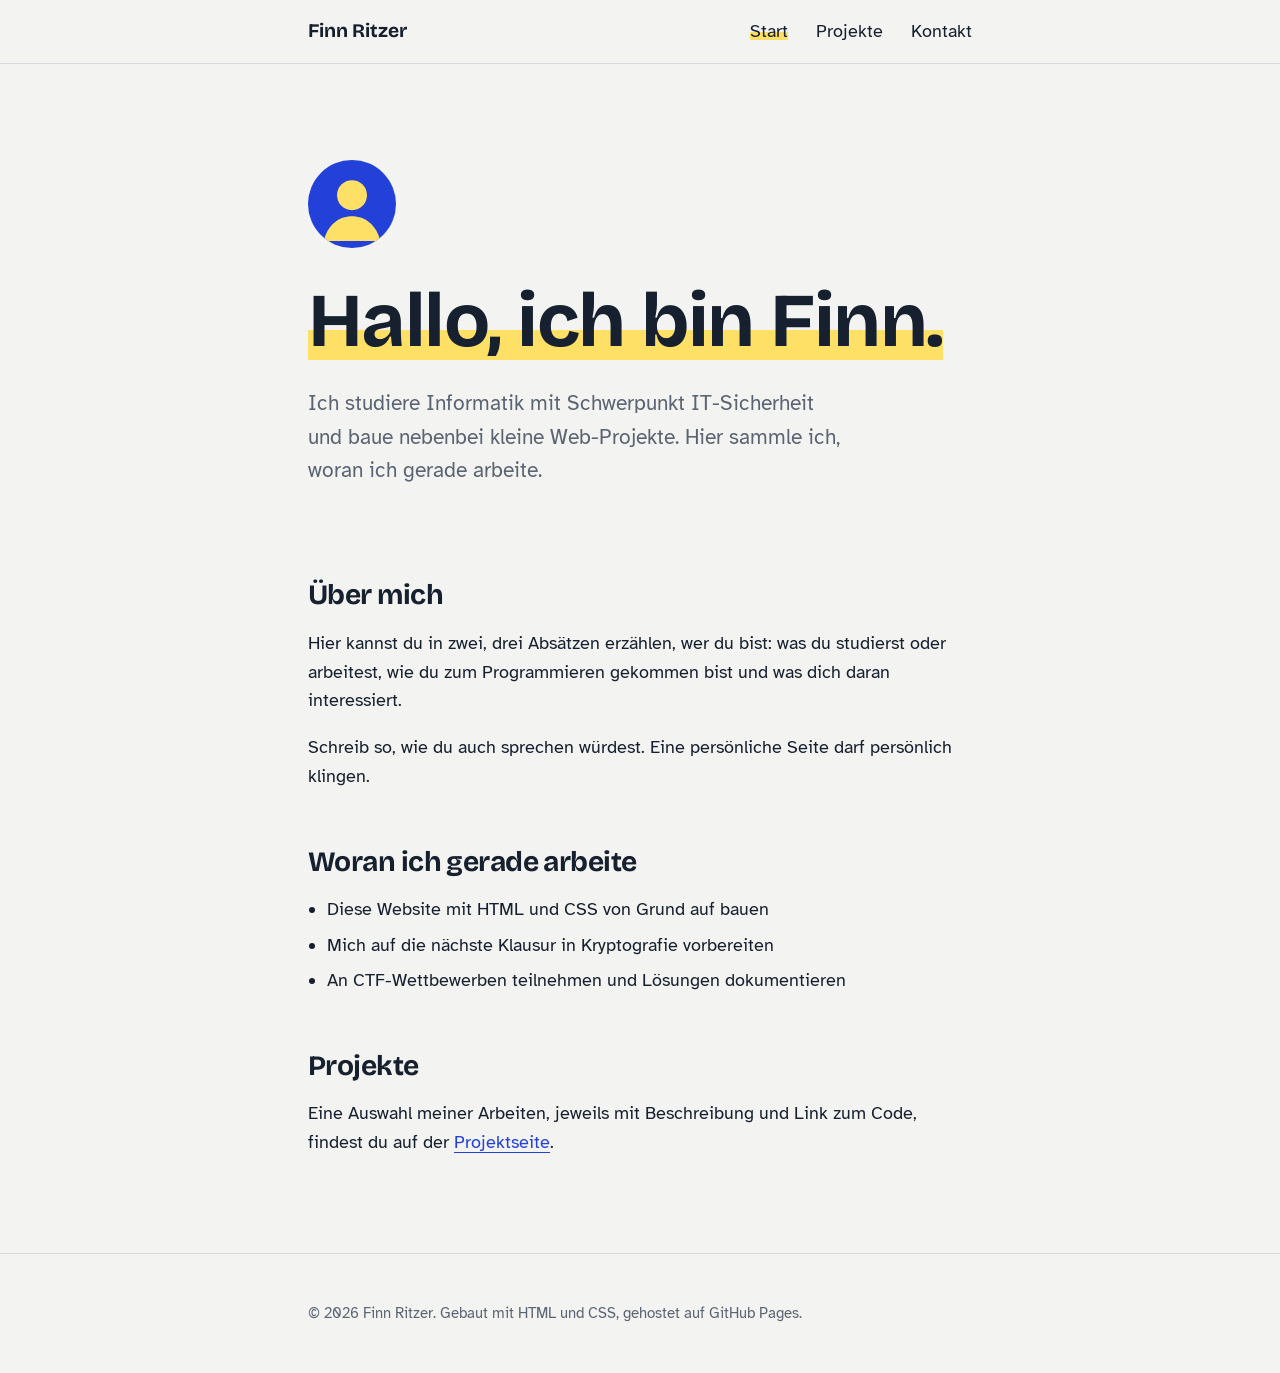
==== index.html @ 8e8cb97d "initial commit" ====
<!DOCTYPE html>
<html lang="de">
<head>
  <meta charset="UTF-8">
  <meta name="viewport" content="width=device-width, initial-scale=1">
  <!-- Titel im Browser-Tab und in Suchergebnissen -->
  <title>Finn Ritzer</title>
  <meta name="description" content="Persönliche Website von Finn Ritzer: Projekte, Über mich und Kontakt.">
  <link rel="stylesheet" href="style.css">
  <script src="script.js" defer></script>
</head>
<body>

  <a class="sprunglink" href="#inhalt">Zum Inhalt springen</a>

  <!-- ============ KOPFBEREICH (auf jeder Seite gleich) ============ -->
  <header class="kopf">
    <div class="container kopf-innen">
      <a class="logo" href="index.html">Finn Ritzer</a>
      <button class="menue-knopf" aria-expanded="false" aria-controls="navigation">Menü</button>
      <nav id="navigation" class="navigation" aria-label="Hauptnavigation">
        <ul>
          <!-- aria-current="page" markiert die Seite, auf der man gerade ist -->
          <li><a href="index.html" aria-current="page">Start</a></li>
          <li><a href="projekte.html">Projekte</a></li>
          <li><a href="kontakt.html">Kontakt</a></li>
        </ul>
      </nav>
    </div>
  </header>

  <!-- ============ HAUPTINHALT ============ -->
  <main id="inhalt" class="container">

    <section class="intro">
      <!-- Eigenes Foto: Datei in images/ legen und den Dateinamen hier ändern -->
      <img class="profilbild" src="images/profil.svg" alt="Profilbild von Finn Ritzer">
      <h1><span class="marker">Hallo, ich bin Finn.</span></h1>
      <p class="einleitung">
        Ich studiere Informatik mit Schwerpunkt IT-Sicherheit und baue nebenbei
        kleine Web-Projekte. Hier sammle ich, woran ich gerade arbeite.
      </p>
    </section>

    <section>
      <h2>Über mich</h2>
      <p>
        Hier kannst du in zwei, drei Absätzen erzählen, wer du bist: was du
        studierst oder arbeitest, wie du zum Programmieren gekommen bist und was
        dich daran interessiert.
      </p>
      <p>
        Schreib so, wie du auch sprechen würdest. Eine persönliche Seite darf
        persönlich klingen.
      </p>
    </section>

    <section>
      <h2>Woran ich gerade arbeite</h2>
      <ul class="liste">
        <li>Diese Website mit HTML und CSS von Grund auf bauen</li>
        <li>Mich auf die nächste Klausur in Kryptografie vorbereiten</li>
        <li>An CTF-Wettbewerben teilnehmen und Lösungen dokumentieren</li>
      </ul>
    </section>

    <section>
      <h2>Projekte</h2>
      <p>
        Eine Auswahl meiner Arbeiten, jeweils mit Beschreibung und Link zum Code,
        findest du auf der <a href="projekte.html">Projektseite</a>.
      </p>
    </section>

  </main>

  <!-- ============ FUSSBEREICH (auf jeder Seite gleich) ============ -->
  <footer class="fuss">
    <div class="container">
      <p>© <span id="jahr">2026</span> Finn Ritzer. Gebaut mit HTML und CSS, gehostet auf GitHub Pages.</p>
    </div>
  </footer>

</body>
</html>
---- style.css ----
/* ==========================================================
   style.css – bestimmt das Aussehen ALLER Seiten
   Farben, Schriften und Breite änderst du zentral in :root.
   ========================================================== */


/* ---------- 1. Schriften (lokal gespeichert im Ordner fonts/) ----------
   Lokal statt über Google Fonts: So werden keine Besucherdaten an
   Google übertragen (wichtig für den Datenschutz in Deutschland). */

@font-face {
  font-family: "Bricolage Grotesque";
  src: url("fonts/bricolage-grotesque.woff2") format("woff2");
  font-weight: 200 800;          /* variable Schrift: alle Stärken in einer Datei */
  font-display: swap;
}

@font-face {
  font-family: "Atkinson Hyperlegible";
  src: url("fonts/atkinson-400.woff2") format("woff2");
  font-weight: 400;
  font-display: swap;
}

@font-face {
  font-family: "Atkinson Hyperlegible";
  src: url("fonts/atkinson-700.woff2") format("woff2");
  font-weight: 700;
  font-display: swap;
}


/* ---------- 2. Variablen: hier passt du das Design an ---------- */

:root {
  --papier: #F3F4F1;   /* Hintergrund */
  --tinte:  #16202E;   /* Haupttext */
  --grau:   #5B6472;   /* Nebentext */
  --linie:  #D5D9DE;   /* Trennlinien, Rahmen */
  --marker: #FFE066;   /* Textmarker-Gelb */
  --blau:   #2340D9;   /* Links und Fokus */

  --schrift-titel: "Bricolage Grotesque", "Arial Narrow", sans-serif;
  --schrift-text:  "Atkinson Hyperlegible", system-ui, sans-serif;

  --breite: 44rem;     /* maximale Breite des Inhalts */
}

/* Dunkler Modus: greift automatisch, wenn das Gerät dunkel eingestellt ist */
@media (prefers-color-scheme: dark) {
  :root {
    --papier: #141A23;
    --tinte:  #E8EAED;
    --grau:   #9AA3B0;
    --linie:  #2A3340;
    --marker: #6B5A12;
    --blau:   #9DAEFF;
  }
}


/* ---------- 3. Grundlagen ---------- */

*, *::before, *::after {
  box-sizing: border-box;
}

body {
  margin: 0;
  background: var(--papier);
  color: var(--tinte);
  font-family: var(--schrift-text);
  font-size: 1.125rem;
  line-height: 1.6;
}

img {
  max-width: 100%;
  height: auto;
  display: block;
}

a {
  color: var(--blau);
  text-underline-offset: 0.2em;
  text-decoration-thickness: 1px;
}

a:hover {
  text-decoration-thickness: 2px;
}

/* Sichtbarer Rahmen, wenn man mit der Tastatur navigiert */
:focus-visible {
  outline: 3px solid var(--blau);
  outline-offset: 3px;
  border-radius: 2px;
}

h1, h2, h3 {
  font-family: var(--schrift-titel);
  font-weight: 700;
  line-height: 1.1;
  letter-spacing: -0.02em;
}

h1 { font-size: clamp(2.5rem, 8vw, 4.75rem); margin: 0 0 1.5rem; }
h2 { font-size: 1.75rem; margin: 3.5rem 0 1rem; }
h3 { font-size: 1.3rem;  margin: 0 0 0.5rem; }

/* Zentriert den Inhalt und begrenzt die Zeilenlänge */
.container {
  max-width: var(--breite);
  margin: 0 auto;
  padding: 0 1.25rem;
}

/* Link "Zum Inhalt springen" – nur sichtbar bei Tastaturbedienung */
.sprunglink {
  position: absolute;
  left: 1rem;
  top: -3rem;
  background: var(--tinte);
  color: var(--papier);
  padding: 0.5rem 1rem;
  z-index: 20;
}
.sprunglink:focus { top: 1rem; }


/* ---------- 4. Kopfbereich und Navigation ---------- */

.kopf {
  position: sticky;              /* bleibt beim Scrollen oben stehen */
  top: 0;
  z-index: 10;
  background: var(--papier);
  border-bottom: 1px solid var(--linie);
}

.kopf-innen {
  display: flex;
  flex-wrap: wrap;
  align-items: center;
  justify-content: space-between;
  gap: 1rem;
  padding-top: 1rem;
  padding-bottom: 1rem;
}

.logo {
  font-family: var(--schrift-titel);
  font-size: 1.2rem;
  font-weight: 700;
  color: var(--tinte);
  text-decoration: none;
}

.navigation ul {
  display: flex;
  gap: 1.75rem;
  list-style: none;
  margin: 0;
  padding: 0;
}

.navigation a {
  color: var(--tinte);
  text-decoration: none;
}

.navigation a:hover {
  text-decoration: underline;
}

/* Die aktuelle Seite bekommt einen Textmarker-Strich */
.navigation a[aria-current="page"] {
  background: linear-gradient(var(--marker), var(--marker)) 0 85% / 100% 0.45em no-repeat;
}

.menue-knopf {
  display: none;                 /* auf großen Bildschirmen versteckt */
  font: inherit;
  color: var(--tinte);
  background: none;
  border: 1px solid var(--tinte);
  border-radius: 4px;
  padding: 0.3rem 0.9rem;
  cursor: pointer;
}

/* Handy-Ansicht: Menü wird zum Aufklappen */
@media (max-width: 40rem) {
  .menue-knopf { display: block; }
  .navigation  { display: none; width: 100%; }
  .navigation.offen { display: block; }   /* Klasse wird von script.js gesetzt */

  .navigation ul {
    flex-direction: column;
    gap: 0;
  }
  .navigation a {
    display: inline-block;
    padding: 0.6rem 0;
  }
}


/* ---------- 5. Startseite ---------- */

.intro {
  padding: clamp(3rem, 10vw, 6rem) 0 1rem;
}

.profilbild {
  width: 5.5rem;
  height: 5.5rem;
  border-radius: 50%;
  margin-bottom: 2rem;
}

/* Der Textmarker-Effekt hinter der Überschrift – das eine "Wow"-Element */
.marker {
  background: linear-gradient(var(--marker), var(--marker)) 0 90% / 100% 0.4em no-repeat;
  -webkit-box-decoration-break: clone;
  box-decoration-break: clone;
  animation: marker-ziehen 0.9s 0.3s ease-out both;
}

@keyframes marker-ziehen {
  from { background-size: 0% 0.4em; }
}

.einleitung {
  font-size: 1.3rem;
  color: var(--grau);
  max-width: 34rem;
}

.liste {
  padding-left: 1.2rem;
}
.liste li + li {
  margin-top: 0.4rem;
}


/* ---------- 6. Projekte ---------- */

.seitenkopf {
  padding: clamp(3rem, 8vw, 5rem) 0 1rem;
}

.projekt {
  padding: 2rem 0;
  border-top: 1px solid var(--linie);
}

.projekt-kopf {
  display: flex;
  justify-content: space-between;
  align-items: baseline;
  gap: 1rem;
}

.projekt h2 {
  margin: 0 0 0.5rem;
  font-size: 1.5rem;
}

.jahr {
  color: var(--grau);
  font-variant-numeric: tabular-nums;
}

.tags {
  display: flex;
  flex-wrap: wrap;
  gap: 0.5rem;
  list-style: none;
  margin: 1rem 0;
  padding: 0;
}

.tags li {
  font-size: 0.9rem;
  color: var(--grau);
  border: 1px solid var(--linie);
  border-radius: 999px;
  padding: 0.1rem 0.7rem;
}

.projekt-links {
  display: flex;
  flex-wrap: wrap;
  gap: 1.5rem;
  margin: 0;
}


/* ---------- 7. Kontakt ---------- */

.kontaktwege {
  list-style: none;
  padding: 0;
  margin: 2rem 0;
}

.kontaktwege li {
  display: grid;
  grid-template-columns: 7rem 1fr;
  gap: 1rem;
  padding: 1rem 0;
  border-top: 1px solid var(--linie);
}

.kontaktwege span {
  color: var(--grau);
}

@media (max-width: 30rem) {
  .kontaktwege li { grid-template-columns: 1fr; gap: 0.1rem; }
}


/* ---------- 8. Fußbereich ---------- */

.fuss {
  margin-top: 6rem;
  padding: 2rem 0;
  border-top: 1px solid var(--linie);
  color: var(--grau);
  font-size: 0.95rem;
}


/* ---------- 9. Weniger Bewegung, falls im System eingestellt ---------- */

@media (prefers-reduced-motion: reduce) {
  .marker { animation: none; }
}
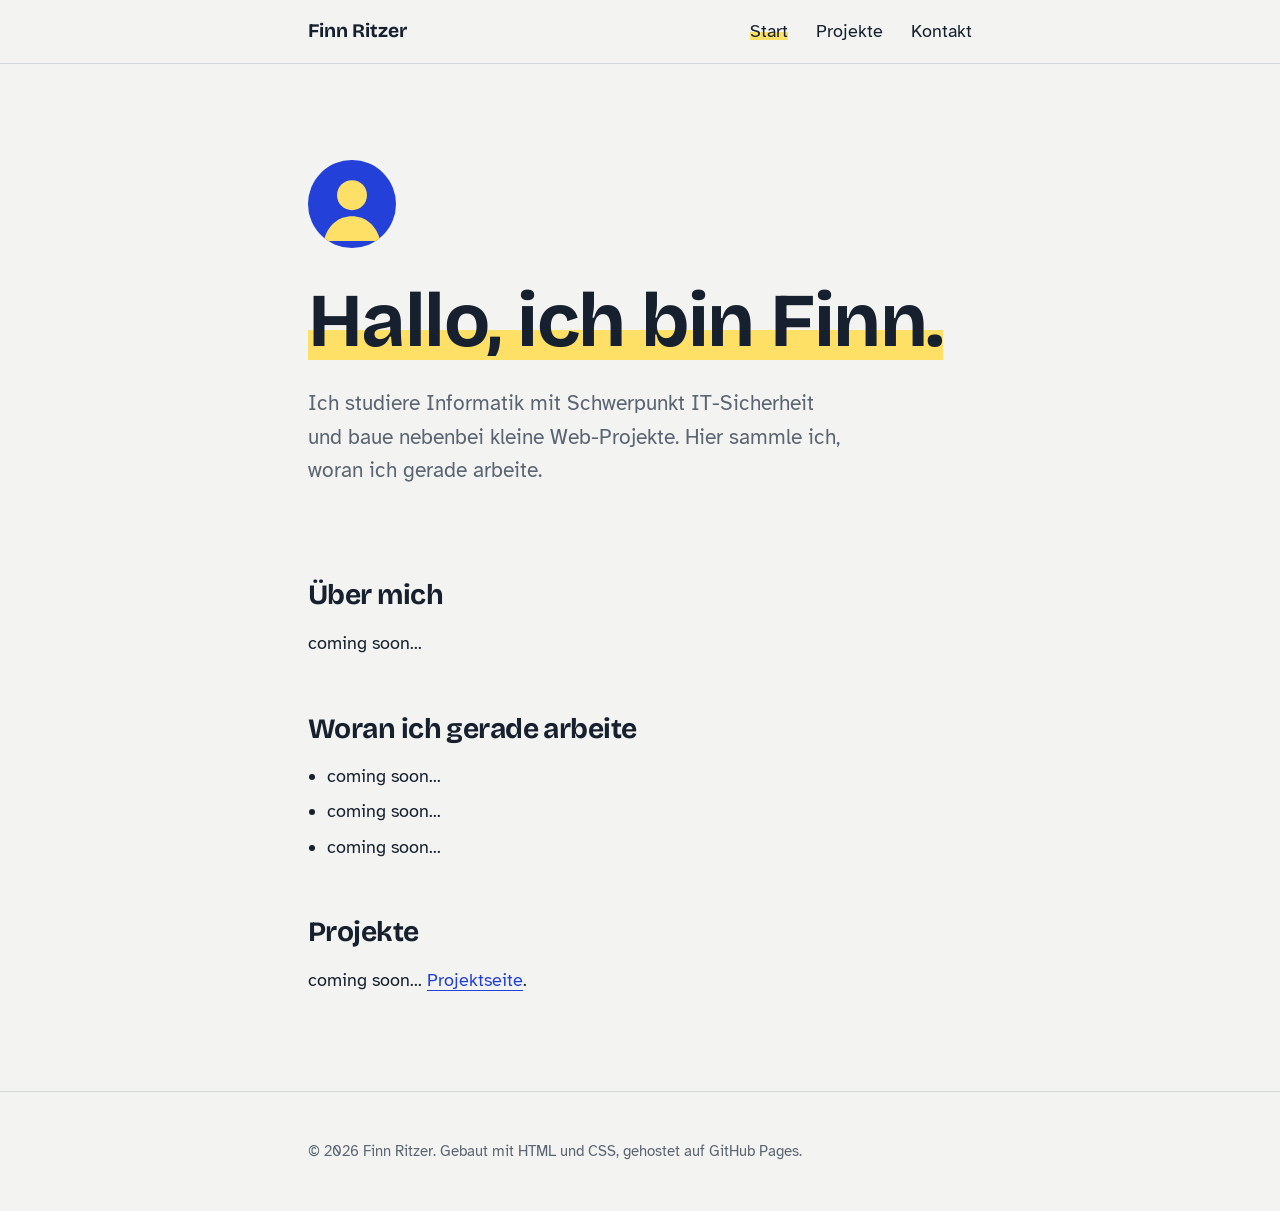
==== commit 7ac01fab: "initial fixes" ====
--- a/index.html
+++ b/index.html
@@ -45,30 +45,24 @@
     <section>
       <h2>Über mich</h2>
       <p>
-        Hier kannst du in zwei, drei Absätzen erzählen, wer du bist: was du
-        studierst oder arbeitest, wie du zum Programmieren gekommen bist und was
-        dich daran interessiert.
-      </p>
-      <p>
-        Schreib so, wie du auch sprechen würdest. Eine persönliche Seite darf
-        persönlich klingen.
+        coming soon...
       </p>
     </section>
 
     <section>
       <h2>Woran ich gerade arbeite</h2>
       <ul class="liste">
-        <li>Diese Website mit HTML und CSS von Grund auf bauen</li>
-        <li>Mich auf die nächste Klausur in Kryptografie vorbereiten</li>
-        <li>An CTF-Wettbewerben teilnehmen und Lösungen dokumentieren</li>
+        <li>coming soon...</li>
+        <li>coming soon...</li>
+        <li>coming soon...</li>
       </ul>
     </section>
 
     <section>
       <h2>Projekte</h2>
       <p>
-        Eine Auswahl meiner Arbeiten, jeweils mit Beschreibung und Link zum Code,
-        findest du auf der <a href="projekte.html">Projektseite</a>.
+        coming soon...
+        <a href="projekte.html">Projektseite</a>.
       </p>
     </section>
 
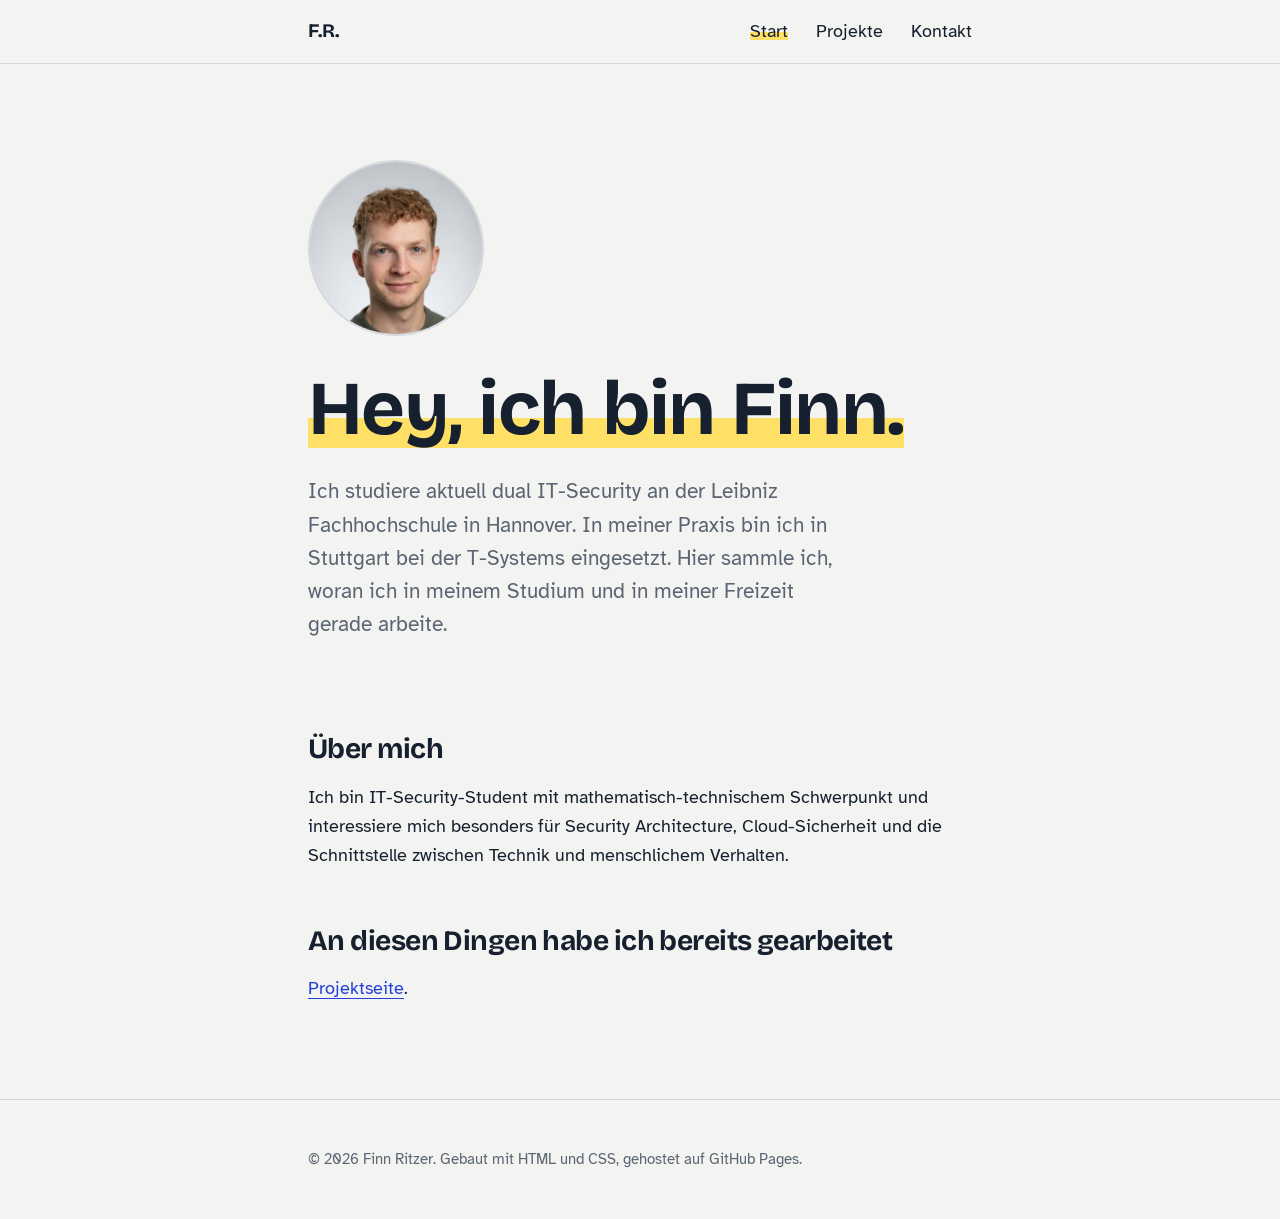
==== commit a7ccbd3d: "feat: added Project description and changed description text" ====
--- a/index.html
+++ b/index.html
@@ -3,7 +3,7 @@
 <head>
   <meta charset="UTF-8">
   <meta name="viewport" content="width=device-width, initial-scale=1">
-  <!-- Titel im Browser-Tab und in Suchergebnissen -->
+  <meta name="robots" content="noai, noimageai">
   <title>Finn Ritzer</title>
   <meta name="description" content="Persönliche Website von Finn Ritzer: Projekte, Über mich und Kontakt.">
   <link rel="stylesheet" href="style.css">
@@ -13,14 +13,12 @@
 
   <a class="sprunglink" href="#inhalt">Zum Inhalt springen</a>
 
-  <!-- ============ KOPFBEREICH (auf jeder Seite gleich) ============ -->
   <header class="kopf">
     <div class="container kopf-innen">
-      <a class="logo" href="index.html">Finn Ritzer</a>
+      <a class="logo" href="index.html">F.R.</a>
       <button class="menue-knopf" aria-expanded="false" aria-controls="navigation">Menü</button>
       <nav id="navigation" class="navigation" aria-label="Hauptnavigation">
         <ul>
-          <!-- aria-current="page" markiert die Seite, auf der man gerade ist -->
           <li><a href="index.html" aria-current="page">Start</a></li>
           <li><a href="projekte.html">Projekte</a></li>
           <li><a href="kontakt.html">Kontakt</a></li>
@@ -29,46 +27,32 @@
     </div>
   </header>
 
-  <!-- ============ HAUPTINHALT ============ -->
   <main id="inhalt" class="container">
 
     <section class="intro">
-      <!-- Eigenes Foto: Datei in images/ legen und den Dateinamen hier ändern -->
-      <img class="profilbild" src="images/profil.svg" alt="Profilbild von Finn Ritzer">
-      <h1><span class="marker">Hallo, ich bin Finn.</span></h1>
+      <img class="profilbild" src="images/profile.jpg" width="400" height="400" alt="Profilbild von Finn Ritzer">
+      <h1><span class="marker">Hey, ich bin Finn.</span></h1>
       <p class="einleitung">
-        Ich studiere Informatik mit Schwerpunkt IT-Sicherheit und baue nebenbei
-        kleine Web-Projekte. Hier sammle ich, woran ich gerade arbeite.
+        Ich studiere aktuell dual IT-Security an der Leibniz Fachhochschule in Hannover. In meiner Praxis bin ich in Stuttgart bei der T-Systems eingesetzt. Hier sammle ich, woran ich in meinem Studium und in meiner Freizeit gerade arbeite.
       </p>
     </section>
 
     <section>
       <h2>Über mich</h2>
       <p>
-        coming soon...
+        Ich bin IT-Security-Student mit mathematisch-technischem Schwerpunkt und interessiere mich besonders für Security Architecture, Cloud-Sicherheit und die Schnittstelle zwischen Technik und menschlichem Verhalten.
       </p>
     </section>
 
     <section>
-      <h2>Woran ich gerade arbeite</h2>
-      <ul class="liste">
-        <li>coming soon...</li>
-        <li>coming soon...</li>
-        <li>coming soon...</li>
-      </ul>
-    </section>
-
-    <section>
-      <h2>Projekte</h2>
+      <h2>An diesen Dingen habe ich bereits gearbeitet</h2>
       <p>
-        coming soon...
         <a href="projekte.html">Projektseite</a>.
       </p>
     </section>
 
   </main>
 
-  <!-- ============ FUSSBEREICH (auf jeder Seite gleich) ============ -->
   <footer class="fuss">
     <div class="container">
       <p>© <span id="jahr">2026</span> Finn Ritzer. Gebaut mit HTML und CSS, gehostet auf GitHub Pages.</p>
--- a/style.css
+++ b/style.css
@@ -213,9 +213,11 @@
 }
 
 .profilbild {
-  width: 5.5rem;
-  height: 5.5rem;
+  width: 11rem;
+  height: 11rem;
   border-radius: 50%;
+  object-fit: cover;          /* Bild zuschneiden statt verzerren */
+  border: 2px solid var(--linie);
   margin-bottom: 2rem;
 }
 
